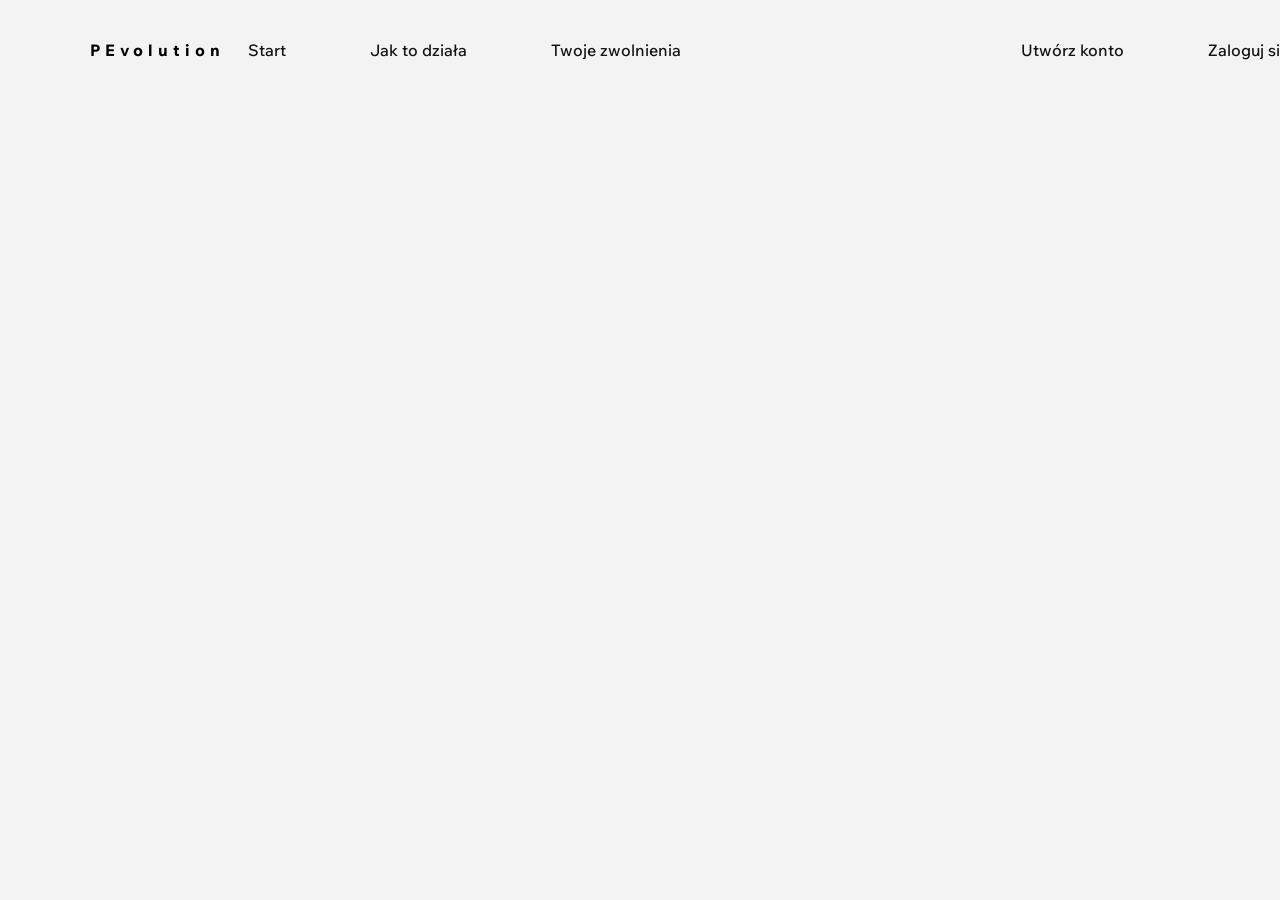
==== index.html @ 95555297 "Add files via upload" ====
<!DOCTYPE html>
<html lang="pl-PL">
<head>
    <meta charset="UTF-8">
    <meta name="viewport" content="width=device-width, initial-scale=1.0">
    <title>PEvolution</title>
    <link rel="stylesheet" href="style.css">

    <!--Fonts-->
    <link rel="icon" type="image/png" href="icons/iPhone logo.png">
    <link rel="stylesheet" href="style.css">
    <link rel="preconnect" href="https://fonts.googleapis.com">
    <link rel="preconnect" href="https://fonts.gstatic.com" crossorigin>
    <link href="https://fonts.googleapis.com/css2?family=Wix+Madefor+Text:ital,wght@0,400..800;1,400..800&display=swap" rel="stylesheet">

</head>
<body>
    <div id="topnav">
        <ul id="topnav-ul">
            <li style="position: absolute;font-weight: 750;letter-spacing: 5px;left:50px;" class="topnav-li">PEvolution</li>
            <li class="topnav-li"><a class="topnav-a" href="">Start<div class="underline"></div></a></li>
            <li class="topnav-li"><a class="topnav-a" href="">Jak to działa<div class="underline"></div></a></li>
            <li class="topnav-li"><a class="topnav-a" href="">Twoje zwolnienia<div class="underline"></div></a></li>


            <li style="position: relative;left:20%" class="topnav-li"><a class="topnav-a" href="">Utwórz konto<div class="underline"></div></a></li>
            <li style="position: relative;left:20%" class="topnav-li"><a class="topnav-a" href="">Zaloguj się<div class="underline"></div></a></li>
        </ul>
    </div>
</body>
</html>
---- style.css ----
*{
    padding:0;
    margin:0;
}
body{
    background-color: rgb(243, 243, 243);
    font-family: "Wix Madefor Text", sans-serif;
    font-optical-sizing: auto;
    font-weight: 500;
    font-style: normal;
    animation: showAnimation  1s infinite;
    animation-iteration-count: 1;
}
#topnav-ul{
    list-style-type: none;
}
#topnav{
    width: 100%;
    margin-top:30px;
    text-align: center;
}
.topnav-li{
    display: inline-block;
    padding:10px 30px;
    margin-left:10px;
    margin-right: 10px;
}
.topnav-a{
    text-decoration: none;
    color:rgb(19, 19, 19);
}
.topnav-li:hover{
    background-color: rgb(255, 36, 128);
    border-radius: 20px;
}
.underline{
    width: 75%;
    visibility: hidden;
    position: relative;
    height: 1px;
    background-color: rgb(19, 19, 19);
}
@keyframes underlineAnimation{
    from{
        width: 0%;
        opacity:0;
    }
    to{
        width: 75%;
        opacity: 1.0;
    }
}
.topnav-a:hover>.underline{
    visibility: visible;
    animation: underlineAnimation 1s infinite;
    animation-iteration-count: 1;
}
@keyframes showAnimation{
    from{
        margin-top:-300px;
        opacity:0;
    }
    to{
        margin-top:00px;
        opacity: 1;
    }
}
---- style.css ----
*{
    padding:0;
    margin:0;
}
body{
    background-color: rgb(243, 243, 243);
    font-family: "Wix Madefor Text", sans-serif;
    font-optical-sizing: auto;
    font-weight: 500;
    font-style: normal;
    animation: showAnimation  1s infinite;
    animation-iteration-count: 1;
}
#topnav-ul{
    list-style-type: none;
}
#topnav{
    width: 100%;
    margin-top:30px;
    text-align: center;
}
.topnav-li{
    display: inline-block;
    padding:10px 30px;
    margin-left:10px;
    margin-right: 10px;
}
.topnav-a{
    text-decoration: none;
    color:rgb(19, 19, 19);
}
.topnav-li:hover{
    background-color: rgb(255, 36, 128);
    border-radius: 20px;
}
.underline{
    width: 75%;
    visibility: hidden;
    position: relative;
    height: 1px;
    background-color: rgb(19, 19, 19);
}
@keyframes underlineAnimation{
    from{
        width: 0%;
        opacity:0;
    }
    to{
        width: 75%;
        opacity: 1.0;
    }
}
.topnav-a:hover>.underline{
    visibility: visible;
    animation: underlineAnimation 1s infinite;
    animation-iteration-count: 1;
}
@keyframes showAnimation{
    from{
        margin-top:-300px;
        opacity:0;
    }
    to{
        margin-top:00px;
        opacity: 1;
    }
}
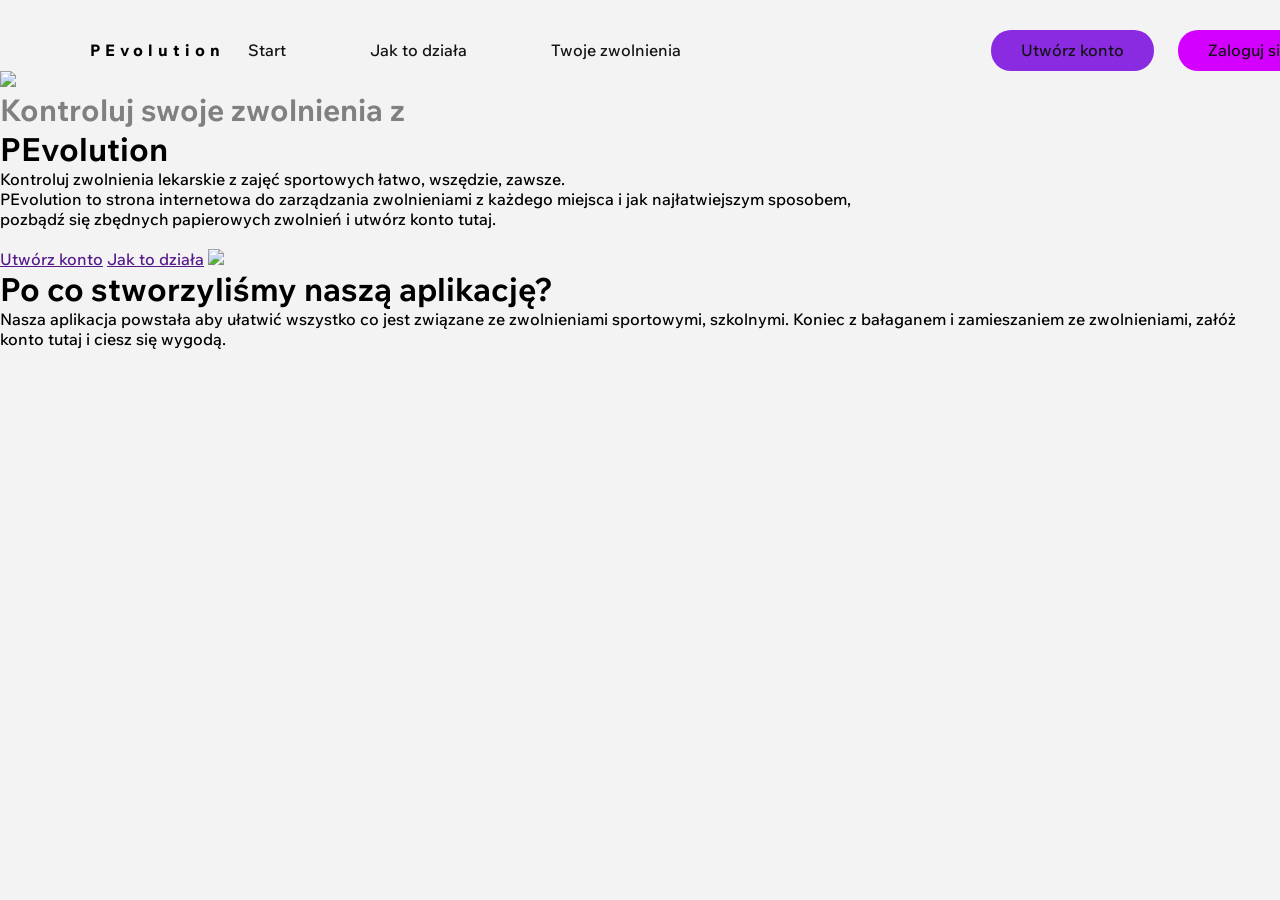
==== commit 4f1ba3ac: "Merge branch 'master' of https://github.com/KanonM3/Konkurs" ====
--- a/index.html
+++ b/index.html
@@ -23,9 +23,31 @@
             <li class="topnav-li"><a class="topnav-a" href="">Twoje zwolnienia<div class="underline"></div></a></li>
 
 
-            <li style="position: relative;left:20%" class="topnav-li"><a class="topnav-a" href="">Utwórz konto<div class="underline"></div></a></li>
-            <li style="position: relative;left:20%" class="topnav-li"><a class="topnav-a" href="">Zaloguj się<div class="underline"></div></a></li>
+            <li style="position: relative;left:20%;background-color: blueviolet;border-radius: 20px;" class="topnav-li"><a class="topnav-a" href="">Utwórz konto<div class="underline"></div></a></li>
+            <li style="position: relative;left:20%;background-color: rgb(212, 0, 255);border-radius: 20px;" class="topnav-li"><a class="topnav-a" href="">Zaloguj się<div class="underline"></div></a></li>
         </ul>
+    </div>
+    <div id="start">
+        <div id="left">
+            <img id="phone" src="img & icons/apple-iphone-13-pro-max-2021-medium.png">
+            <div id="circle1"></div>
+            <div id="circle2"></div>
+            <div id="circle3"></div>
+        </div>
+        <div id="right">
+            <h1 style="color:grey;font-size:30px" id="right-h1">Kontroluj swoje zwolnienia z</h1>
+            <h1 id="right-h1">PEvolution</h1>
+            <p id="start-p">Kontroluj zwolnienia lekarskie z zajęć sportowych łatwo, wszędzie, zawsze.<br>
+            PEvolution to strona internetowa do zarządzania zwolnieniami z każdego miejsca i jak najłatwiejszym sposobem,<br> pozbądź się zbędnych papierowych zwolnień i utwórz konto tutaj.</p>
+            <br>
+            <a id="right-button" href="">Utwórz konto</a>
+            <a id="right-button" href="">Jak to działa</a>
+            <img id="boyFallingDown" src="img & icons/boy falling down.png">
+        </div>
+    </div>
+    <div id="opis1">
+        <h1 id="opis1-h1">Po co stworzyliśmy naszą aplikację?</h1>
+        <p id="opis1-p">Nasza aplikacja powstała aby ułatwić wszystko co jest związane ze zwolnieniami sportowymi, szkolnymi. Koniec z bałaganem i zamieszaniem ze zwolnieniami, załóż konto tutaj i ciesz się wygodą.</p>
     </div>
 </body>
 </html>
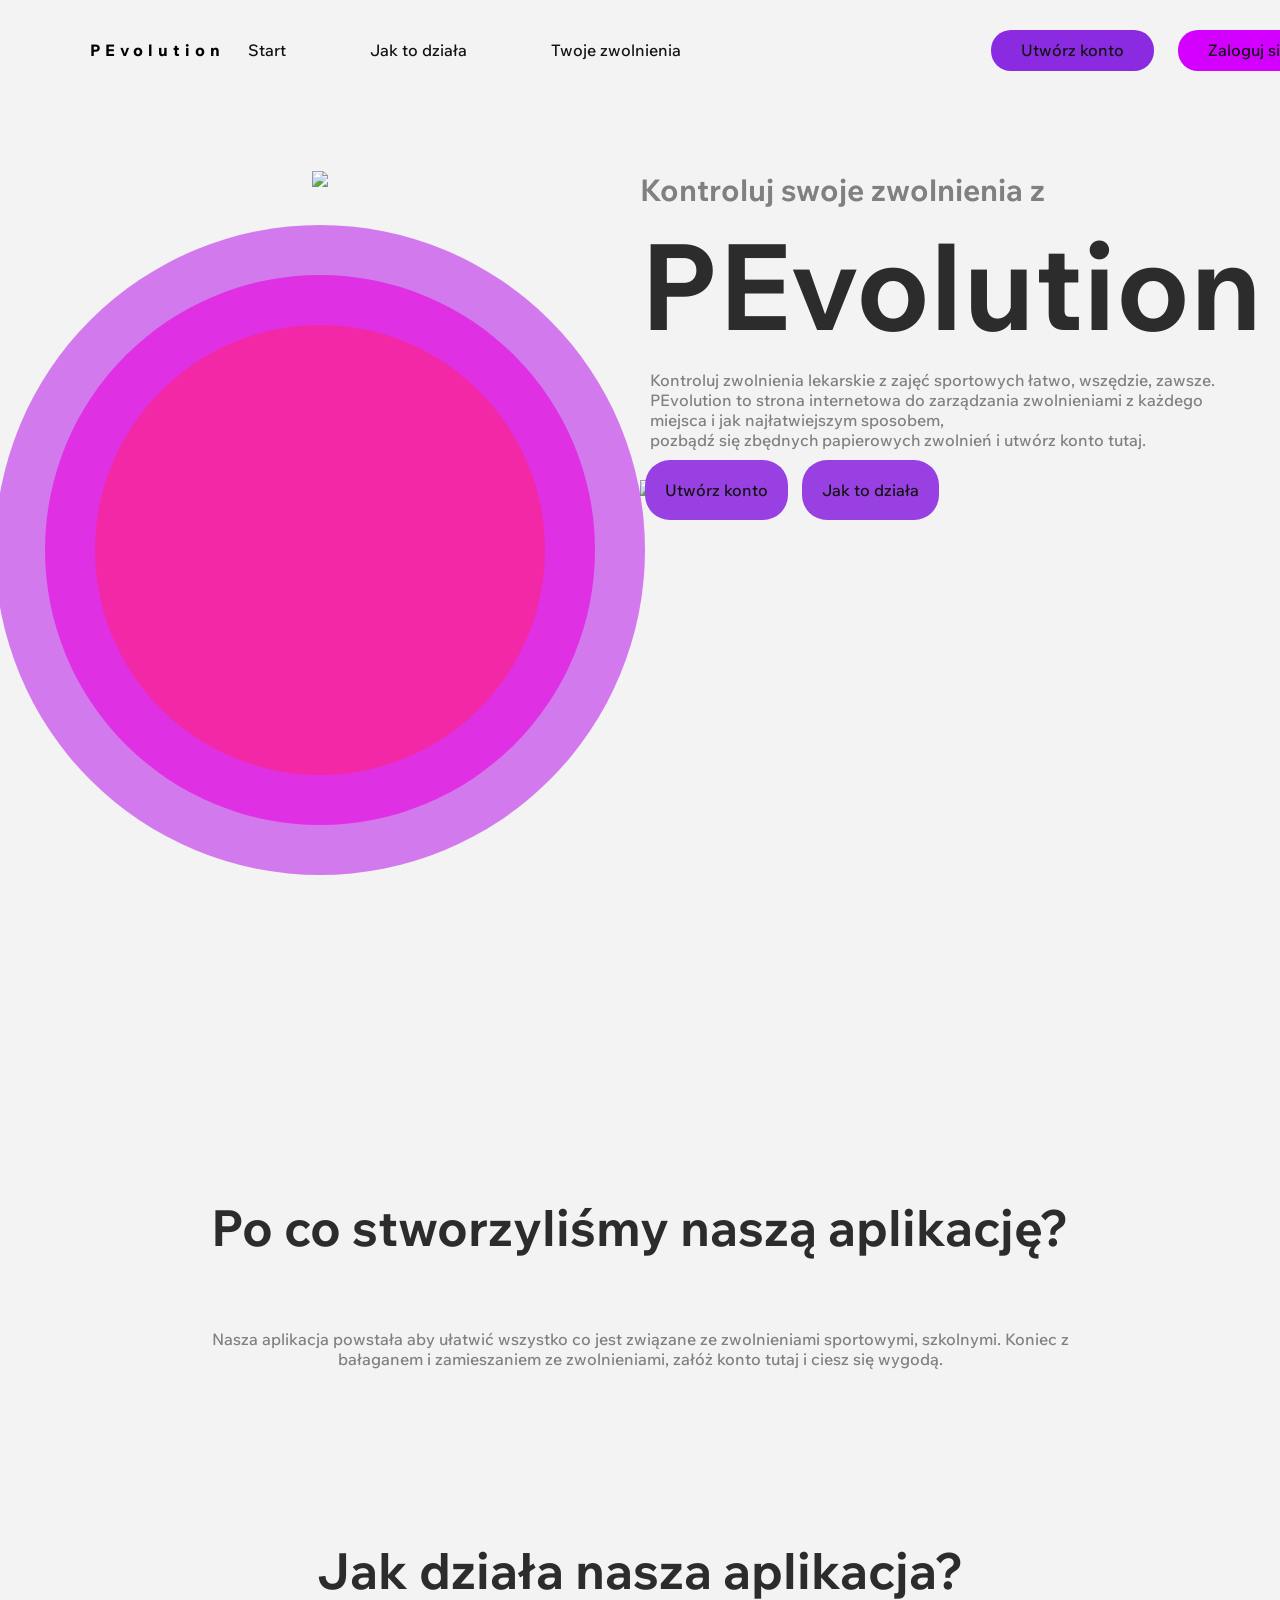
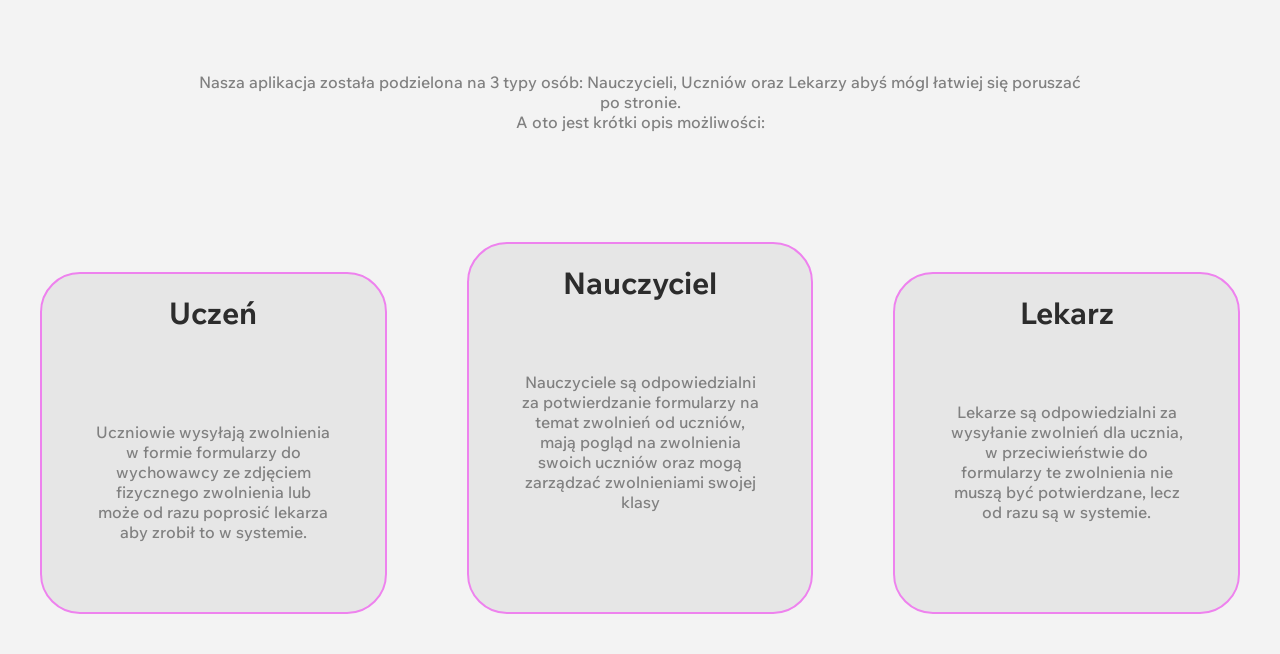
==== commit fb4d4a8c: "1 1" ====
--- a/index.html
+++ b/index.html
@@ -49,5 +49,23 @@
         <h1 id="opis1-h1">Po co stworzyliśmy naszą aplikację?</h1>
         <p id="opis1-p">Nasza aplikacja powstała aby ułatwić wszystko co jest związane ze zwolnieniami sportowymi, szkolnymi. Koniec z bałaganem i zamieszaniem ze zwolnieniami, załóż konto tutaj i ciesz się wygodą.</p>
     </div>
+    <div id="opis1" style="margin-top:150px;">
+        <h1 id="opis1-h1">Jak działa nasza aplikacja?</h1>
+        <p  id="opis1-p">Nasza aplikacja została podzielona na 3 typy osób: Nauczycieli, Uczniów oraz Lekarzy abyś mógl łatwiej się poruszać po stronie.<br>A oto jest krótki opis możliwości:</p>
+        <div id="container">
+            <div id="p1">
+                <h1 style="font-size:30px;padding:20px;" id="opis1-h1">Uczeń</h1>
+                <p id="opis1-p">Uczniowie wysyłają zwolnienia w formie formularzy do wychowawcy ze zdjęciem fizycznego zwolnienia lub może od razu poprosić lekarza aby zrobił to w systemie.</p>
+            </div>
+            <div id="p1" style="margin-top:20px;">
+                <h1 style="font-size:30px;margin-top:20px;" id="opis1-h1">Nauczyciel</h1>
+                <p id="opis1-p">Nauczyciele są odpowiedzialni za potwierdzanie formularzy na temat zwolnień od uczniów, mają pogląd na zwolnienia swoich uczniów oraz mogą zarządzać zwolnieniami swojej klasy</p>
+            </div>
+            <div id="p1">
+                <h1 style="font-size:30px;margin-top:20px;" id="opis1-h1">Lekarz</h1>
+                <p id="opis1-p">Lekarze są odpowiedzialni za wysyłanie zwolnień dla ucznia, w przeciwieństwie do formularzy te zwolnienia nie muszą być potwierdzane, lecz od razu są w systemie.</p>
+            </div>
+        </div>
+    </div>
 </body>
 </html>
--- a/style.css
+++ b/style.css
@@ -30,7 +30,7 @@
     color:rgb(19, 19, 19);
 }
 .topnav-li:hover{
-    background-color: rgb(255, 36, 128);
+    background-color: rgb(255, 36, 128) !important;
     border-radius: 20px;
 }
 .underline{
@@ -65,3 +65,199 @@
         opacity: 1;
     }
 }
+#start{
+    margin-top:100px;
+    width: 100%;
+}
+#left{
+    float:left;
+    width: 50%;
+}
+#right{
+    float:right;
+    width: 50%;
+}
+#phone{
+    transform: translate(-50%,0);
+    position: absolute;
+    left:25%;
+    z-index:5;
+}
+#circle1{
+    width: 450px;
+    height: 450px;
+    border-radius: 50%;
+    position: absolute;
+    left:25%;
+    z-index:4;
+    transform: translate(-50%,-50%);
+    top:550px;
+    background-color: rgb(255, 36, 128);
+    opacity: 0.6;
+    animation:circle1Animation1 6s infinite;
+}
+#circle2{
+    top:550px;
+    width: 550px;
+    height: 550px;
+    border-radius: 50%;
+    position: absolute;
+    left:25%;
+    z-index:3;
+    transform: translate(-50%,-50%);
+    background-color: rgb(233, 0, 221);
+    opacity: 0.6;
+    animation:circle1Animation2 7s infinite;
+}
+#circle3{
+    top:550px;
+    width: 650px;
+    height: 650px;
+    border-radius: 50%;
+    position: absolute;
+    left:25%;
+    z-index:2;
+    transform: translate(-50%,-50%);
+    background-color: rgb(179, 0, 233);
+    opacity: 0.5;
+    animation:circle1Animation3 8s infinite;
+}
+@keyframes circle1Animation1{
+    from{
+        width: 450px;
+        height: 450px;
+    }
+    50%{
+        width: 250px;
+        height: 250px;
+    }
+    to{
+        width: 450px;
+        height: 450px;
+    }
+}
+@keyframes circle1Animation2{
+    from{
+        width: 550px;
+        height: 550px;
+    }
+    50%{
+        width: 350px;
+        height: 350px;
+    }
+    to{
+        width: 550px;
+        height: 550px;
+    }
+}
+@keyframes circle1Animation3{
+    from{
+        width: 650px;
+        height: 650px;
+    }
+    50%{
+        width: 450px;
+        height: 450px;
+    }
+    to{
+        width: 650px;
+        height: 650px;
+    }
+}
+#right-h1{
+    font-size:120px;
+    color:rgb(44, 44, 44);
+}
+#start-p{
+    color:grey;
+    max-width: 600px;
+    padding:10px;
+}
+#right-button{
+    margin:20px 5px;
+    padding:20px;
+    background-color: rgb(153, 64, 226);
+    border-radius: 25px;
+}
+a{
+    text-decoration: none;
+    color:rgb(19, 19, 19);
+}
+#right-button:hover{
+    background-color: rgb(233, 0, 136);
+}
+#boyFallingDown{
+    position: absolute;
+    left:50%;
+    z-index:-1;
+}
+#opis1{
+    margin-top:125vh;
+}
+#opis1-h1{
+    font-size:50px;
+    color:rgb(44, 44, 44);
+    text-align: center;
+}
+#opis1-p{
+    text-align: center;
+    color:grey;
+    margin:50px auto;
+    max-width: 70%;
+}
+#container{
+    display:flex;
+    justify-content: space-between;
+    margin-top:70px;
+}
+
+#p1{
+    border:2px solid violet;
+    margin:40px;
+    margin-top:50px;
+    width: 30%;
+    background-color: rgb(230, 230, 230);
+    border-radius: 40px;
+}
+#opis1-p{
+    padding:20px;
+}
+#sign-up-container{
+    margin:auto;
+    margin-top:200px;
+    width: 40%;
+    background-color: rgb(226, 226, 226);
+    border-radius: 50px;
+    border:2px solid violet;
+}
+.input{
+    width: 50%;
+    margin-left:25%;
+    border: none;
+    border-bottom: 1px solid black;
+    height: 35px;
+    background-color: rgb(230, 230, 230);
+}
+#input-p{
+    margin-top:20px;
+    margin-left:25%;
+    padding:10px;
+}
+.checkbox{
+    margin-bottom: 50px;
+    padding:10px;
+}
+#submit{
+    border: none;
+    font-size:16px;
+    font-weight: 500;
+    border-radius: 30px;
+    background-color: rgb(233, 0, 221);
+    margin:40px;
+    padding:20px;
+    width: 50%;
+    margin-left:25%;
+}
+#submit:hover{
+    background-color: rgb(255, 36, 128);
+}
--- a/style.css
+++ b/style.css
@@ -30,7 +30,7 @@
     color:rgb(19, 19, 19);
 }
 .topnav-li:hover{
-    background-color: rgb(255, 36, 128);
+    background-color: rgb(255, 36, 128) !important;
     border-radius: 20px;
 }
 .underline{
@@ -65,3 +65,199 @@
         opacity: 1;
     }
 }
+#start{
+    margin-top:100px;
+    width: 100%;
+}
+#left{
+    float:left;
+    width: 50%;
+}
+#right{
+    float:right;
+    width: 50%;
+}
+#phone{
+    transform: translate(-50%,0);
+    position: absolute;
+    left:25%;
+    z-index:5;
+}
+#circle1{
+    width: 450px;
+    height: 450px;
+    border-radius: 50%;
+    position: absolute;
+    left:25%;
+    z-index:4;
+    transform: translate(-50%,-50%);
+    top:550px;
+    background-color: rgb(255, 36, 128);
+    opacity: 0.6;
+    animation:circle1Animation1 6s infinite;
+}
+#circle2{
+    top:550px;
+    width: 550px;
+    height: 550px;
+    border-radius: 50%;
+    position: absolute;
+    left:25%;
+    z-index:3;
+    transform: translate(-50%,-50%);
+    background-color: rgb(233, 0, 221);
+    opacity: 0.6;
+    animation:circle1Animation2 7s infinite;
+}
+#circle3{
+    top:550px;
+    width: 650px;
+    height: 650px;
+    border-radius: 50%;
+    position: absolute;
+    left:25%;
+    z-index:2;
+    transform: translate(-50%,-50%);
+    background-color: rgb(179, 0, 233);
+    opacity: 0.5;
+    animation:circle1Animation3 8s infinite;
+}
+@keyframes circle1Animation1{
+    from{
+        width: 450px;
+        height: 450px;
+    }
+    50%{
+        width: 250px;
+        height: 250px;
+    }
+    to{
+        width: 450px;
+        height: 450px;
+    }
+}
+@keyframes circle1Animation2{
+    from{
+        width: 550px;
+        height: 550px;
+    }
+    50%{
+        width: 350px;
+        height: 350px;
+    }
+    to{
+        width: 550px;
+        height: 550px;
+    }
+}
+@keyframes circle1Animation3{
+    from{
+        width: 650px;
+        height: 650px;
+    }
+    50%{
+        width: 450px;
+        height: 450px;
+    }
+    to{
+        width: 650px;
+        height: 650px;
+    }
+}
+#right-h1{
+    font-size:120px;
+    color:rgb(44, 44, 44);
+}
+#start-p{
+    color:grey;
+    max-width: 600px;
+    padding:10px;
+}
+#right-button{
+    margin:20px 5px;
+    padding:20px;
+    background-color: rgb(153, 64, 226);
+    border-radius: 25px;
+}
+a{
+    text-decoration: none;
+    color:rgb(19, 19, 19);
+}
+#right-button:hover{
+    background-color: rgb(233, 0, 136);
+}
+#boyFallingDown{
+    position: absolute;
+    left:50%;
+    z-index:-1;
+}
+#opis1{
+    margin-top:125vh;
+}
+#opis1-h1{
+    font-size:50px;
+    color:rgb(44, 44, 44);
+    text-align: center;
+}
+#opis1-p{
+    text-align: center;
+    color:grey;
+    margin:50px auto;
+    max-width: 70%;
+}
+#container{
+    display:flex;
+    justify-content: space-between;
+    margin-top:70px;
+}
+
+#p1{
+    border:2px solid violet;
+    margin:40px;
+    margin-top:50px;
+    width: 30%;
+    background-color: rgb(230, 230, 230);
+    border-radius: 40px;
+}
+#opis1-p{
+    padding:20px;
+}
+#sign-up-container{
+    margin:auto;
+    margin-top:200px;
+    width: 40%;
+    background-color: rgb(226, 226, 226);
+    border-radius: 50px;
+    border:2px solid violet;
+}
+.input{
+    width: 50%;
+    margin-left:25%;
+    border: none;
+    border-bottom: 1px solid black;
+    height: 35px;
+    background-color: rgb(230, 230, 230);
+}
+#input-p{
+    margin-top:20px;
+    margin-left:25%;
+    padding:10px;
+}
+.checkbox{
+    margin-bottom: 50px;
+    padding:10px;
+}
+#submit{
+    border: none;
+    font-size:16px;
+    font-weight: 500;
+    border-radius: 30px;
+    background-color: rgb(233, 0, 221);
+    margin:40px;
+    padding:20px;
+    width: 50%;
+    margin-left:25%;
+}
+#submit:hover{
+    background-color: rgb(255, 36, 128);
+}
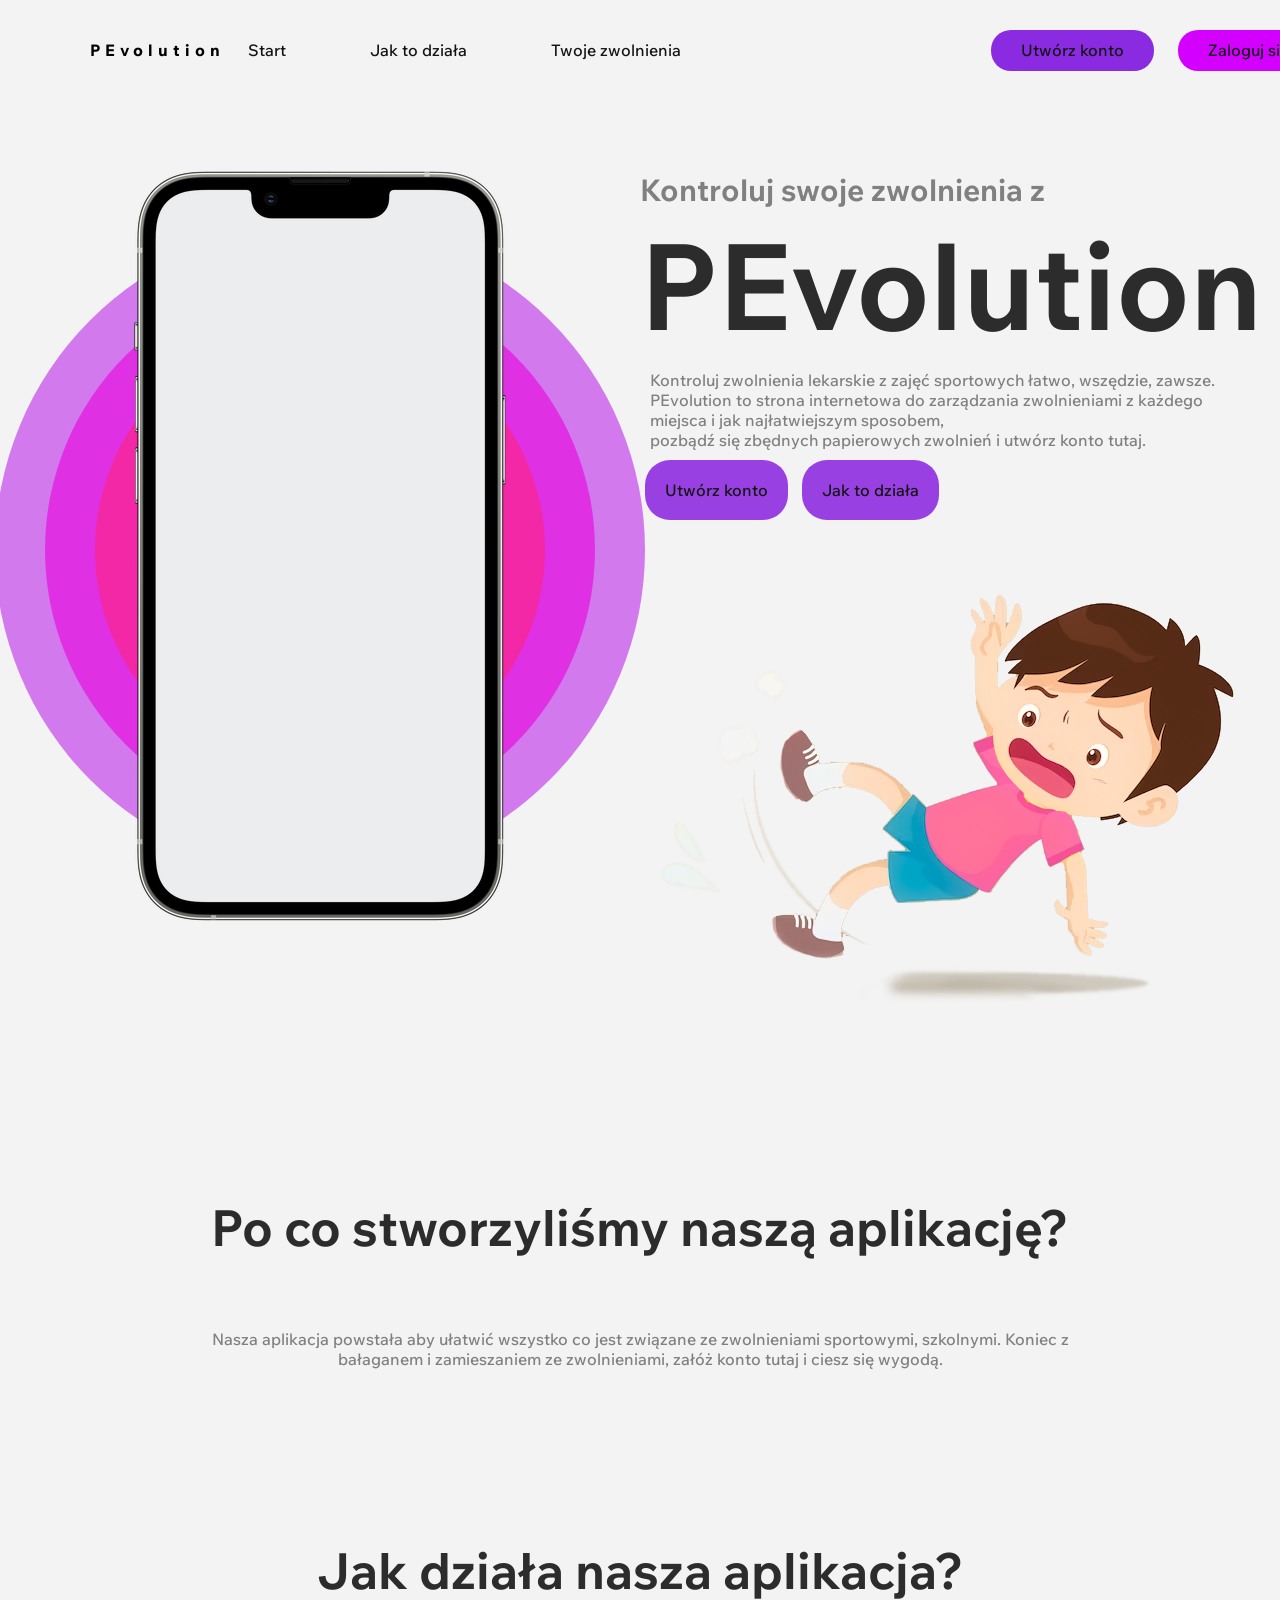
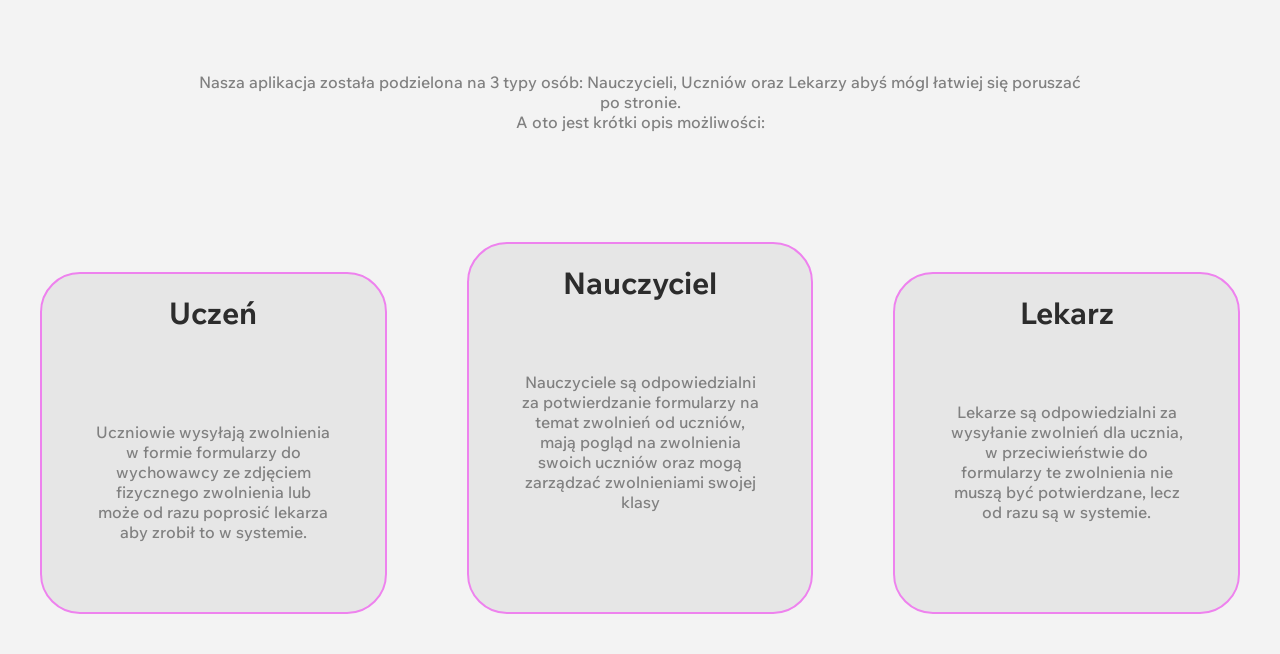
==== commit a054a5e8: "1 1" ====
--- a/index.html
+++ b/index.html
@@ -29,7 +29,7 @@
     </div>
     <div id="start">
         <div id="left">
-            <img id="phone" src="img & icons/apple-iphone-13-pro-max-2021-medium.png">
+            <img id="phone" src="apple-iphone-13-pro-max-2021-medium.png">
             <div id="circle1"></div>
             <div id="circle2"></div>
             <div id="circle3"></div>
@@ -42,7 +42,7 @@
             <br>
             <a id="right-button" href="">Utwórz konto</a>
             <a id="right-button" href="">Jak to działa</a>
-            <img id="boyFallingDown" src="img & icons/boy falling down.png">
+            <img id="boyFallingDown" src="boy falling down.png">
         </div>
     </div>
     <div id="opis1">
